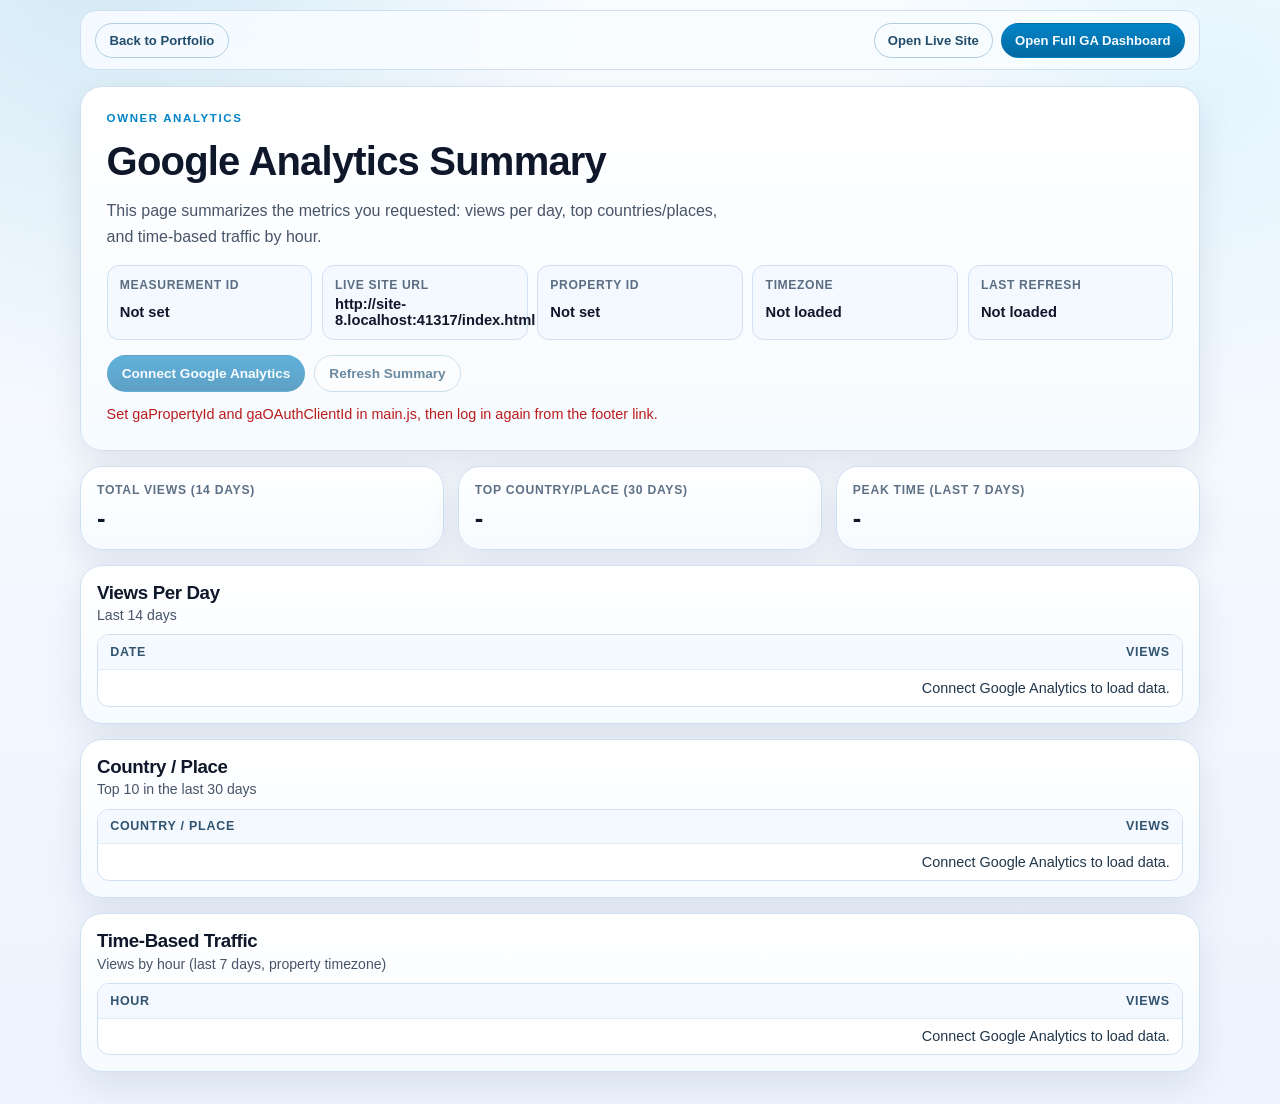
==== analytics-summary.html @ 8c5cc42f "Update portfolio content, project pages, and GA analytics summary" ====
<!DOCTYPE html>
<html lang="en">
  <head>
    <meta charset="UTF-8" />
    <meta name="viewport" content="width=device-width, initial-scale=1.0" />
    <title>Google Analytics Summary | Samuel Jr. Pana Buray</title>
    <meta
      name="description"
      content="Owner analytics summary page with GA4 daily views, country/place, and time-based traffic."
    />
    <link rel="stylesheet" href="analytics-summary.css?v=20260311a2" />
    <script async src="https://accounts.google.com/gsi/client"></script>
  </head>
  <body>
    <header class="topbar">
      <a class="topbar-link" href="index.html#contact">Back to Portfolio</a>
      <div class="topbar-actions">
        <a
          class="topbar-link"
          id="open-live-site-link"
          href="index.html"
          target="_blank"
          rel="noopener"
        >
          Open Live Site
        </a>
        <a
          class="topbar-link topbar-link-primary"
          id="open-dashboard-link"
          href="https://analytics.google.com/analytics/web/"
          target="_blank"
          rel="noopener"
        >
          Open Full GA Dashboard
        </a>
      </div>
    </header>

    <main class="layout">
      <section class="card hero">
        <p class="eyebrow">Owner Analytics</p>
        <h1>Google Analytics Summary</h1>
        <p class="lead">
          This page summarizes the metrics you requested: views per day, top countries/places,
          and time-based traffic by hour.
        </p>

        <div class="meta-grid">
          <article class="meta-item">
            <p>Measurement ID</p>
            <strong id="meta-measurement-id">Not set</strong>
          </article>
          <article class="meta-item">
            <p>Live Site URL</p>
            <strong id="meta-live-site-url">Not set</strong>
          </article>
          <article class="meta-item">
            <p>Property ID</p>
            <strong id="meta-property-id">Not set</strong>
          </article>
          <article class="meta-item">
            <p>Timezone</p>
            <strong id="meta-timezone">Not loaded</strong>
          </article>
          <article class="meta-item">
            <p>Last Refresh</p>
            <strong id="meta-last-refresh">Not loaded</strong>
          </article>
        </div>

        <div class="actions">
          <button class="button button-primary" id="ga-connect-button" type="button">
            Connect Google Analytics
          </button>
          <button class="button button-secondary" id="ga-refresh-button" type="button" disabled>
            Refresh Summary
          </button>
        </div>
        <p class="status-line" id="ga-status-line">Ready.</p>
      </section>

      <section class="stats-grid">
        <article class="card stat-card">
          <p>Total Views (14 days)</p>
          <h2 id="stat-total-views">-</h2>
        </article>
        <article class="card stat-card">
          <p>Top Country/Place (30 days)</p>
          <h2 id="stat-top-country">-</h2>
        </article>
        <article class="card stat-card">
          <p>Peak Time (Last 7 days)</p>
          <h2 id="stat-peak-hour">-</h2>
        </article>
      </section>

      <section class="card report-card">
        <div class="report-head">
          <h3>Views Per Day</h3>
          <p>Last 14 days</p>
        </div>
        <div class="table-wrap">
          <table>
            <thead>
              <tr>
                <th>Date</th>
                <th>Views</th>
              </tr>
            </thead>
            <tbody id="daily-views-body">
              <tr>
                <td colspan="2">Connect Google Analytics to load data.</td>
              </tr>
            </tbody>
          </table>
        </div>
      </section>

      <section class="card report-card">
        <div class="report-head">
          <h3>Country / Place</h3>
          <p>Top 10 in the last 30 days</p>
        </div>
        <div class="table-wrap">
          <table>
            <thead>
              <tr>
                <th>Country / Place</th>
                <th>Views</th>
              </tr>
            </thead>
            <tbody id="country-views-body">
              <tr>
                <td colspan="2">Connect Google Analytics to load data.</td>
              </tr>
            </tbody>
          </table>
        </div>
      </section>

      <section class="card report-card">
        <div class="report-head">
          <h3>Time-Based Traffic</h3>
          <p>Views by hour (last 7 days, property timezone)</p>
        </div>
        <div class="table-wrap">
          <table>
            <thead>
              <tr>
                <th>Hour</th>
                <th>Views</th>
              </tr>
            </thead>
            <tbody id="hourly-views-body">
              <tr>
                <td colspan="2">Connect Google Analytics to load data.</td>
              </tr>
            </tbody>
          </table>
        </div>
      </section>
    </main>

    <script src="analytics-summary.js?v=20260311a2"></script>
  </body>
</html>
---- analytics-summary.css ----
:root {
  --bg: #edf4ff;
  --surface: #ffffff;
  --surface-soft: #f4f9ff;
  --ink: #0f172a;
  --muted: #475569;
  --accent: #0284c7;
  --accent-strong: #0369a1;
  --line: #cfe0f3;
  --line-strong: #aecdde;
}

*,
*::before,
*::after {
  box-sizing: border-box;
}

body {
  margin: 0;
  min-height: 100vh;
  font-family: "Avenir Next", "Segoe UI", "Helvetica Neue", sans-serif;
  color: var(--ink);
  background:
    radial-gradient(circle at 8% -8%, rgba(2, 132, 199, 0.17), transparent 30%),
    radial-gradient(circle at 95% 8%, rgba(125, 211, 252, 0.16), transparent 22%),
    linear-gradient(180deg, #f9fcff 0%, var(--bg) 100%);
}

.topbar {
  position: sticky;
  top: 0.65rem;
  z-index: 20;
  width: min(1120px, calc(100% - 1.2rem));
  margin: 0.65rem auto 0;
  padding: 0.74rem 0.9rem;
  border: 1px solid var(--line);
  border-radius: 16px;
  background: rgba(248, 252, 255, 0.88);
  -webkit-backdrop-filter: blur(10px);
  backdrop-filter: blur(10px);
  display: flex;
  flex-wrap: wrap;
  align-items: center;
  justify-content: space-between;
  gap: 0.62rem;
}

.topbar-actions {
  display: flex;
  flex-wrap: wrap;
  gap: 0.5rem;
}

.topbar-link {
  display: inline-flex;
  align-items: center;
  justify-content: center;
  min-height: 2.15rem;
  padding: 0.35rem 0.82rem;
  border: 1px solid var(--line-strong);
  border-radius: 999px;
  color: #234d6b;
  font-size: 0.82rem;
  font-weight: 700;
  text-decoration: none;
}

.topbar-link-primary {
  color: #f5fbff;
  border-color: transparent;
  background: linear-gradient(180deg, var(--accent) 0%, var(--accent-strong) 100%);
}

.layout {
  width: min(1120px, calc(100% - 1.2rem));
  margin: 0.95rem auto 2rem;
  display: grid;
  gap: 0.95rem;
}

.card {
  border: 1px solid var(--line);
  border-radius: 22px;
  background: linear-gradient(180deg, #ffffff, #f6fbff);
  box-shadow: 0 14px 36px rgba(15, 23, 42, 0.09);
}

.hero {
  padding: clamp(1rem, 2.8vw, 1.6rem);
  display: grid;
  gap: 0.9rem;
}

.eyebrow {
  color: var(--accent);
  font-size: 0.72rem;
  font-weight: 800;
  letter-spacing: 0.14em;
  text-transform: uppercase;
}

h1,
h2,
h3 {
  margin: 0;
  letter-spacing: -0.02em;
}

h1 {
  font-size: clamp(1.8rem, 4vw, 2.5rem);
}

p {
  margin: 0;
}

.lead {
  max-width: 72ch;
  color: var(--muted);
  line-height: 1.65;
}

.meta-grid {
  display: grid;
  gap: 0.6rem;
  grid-template-columns: repeat(5, minmax(0, 1fr));
}

.meta-item {
  padding: 0.72rem 0.76rem;
  border: 1px solid var(--line);
  border-radius: 12px;
  background: var(--surface-soft);
  display: grid;
  gap: 0.26rem;
}

.meta-item p {
  color: #5a6d82;
  font-size: 0.76rem;
  font-weight: 700;
  letter-spacing: 0.05em;
  text-transform: uppercase;
}

.meta-item strong {
  font-size: 0.92rem;
}

.actions {
  display: flex;
  flex-wrap: wrap;
  gap: 0.55rem;
}

.button {
  display: inline-flex;
  align-items: center;
  justify-content: center;
  min-height: 2.3rem;
  padding: 0.38rem 0.88rem;
  border-radius: 999px;
  border: 1px solid var(--line-strong);
  font-family: inherit;
  font-size: 0.85rem;
  font-weight: 700;
  cursor: pointer;
}

.button:disabled {
  opacity: 0.62;
  cursor: not-allowed;
}

.button-primary {
  color: #f8fdff;
  border-color: transparent;
  background: linear-gradient(180deg, var(--accent) 0%, var(--accent-strong) 100%);
}

.button-secondary {
  color: #184667;
  background: #ffffff;
}

.status-line {
  min-height: 1.3em;
  color: var(--muted);
  font-size: 0.9rem;
}

.status-line.is-error {
  color: #b91c1c;
}

.status-line.is-success {
  color: #166534;
}

.stats-grid {
  display: grid;
  gap: 0.85rem;
  grid-template-columns: repeat(3, minmax(0, 1fr));
}

.stat-card {
  padding: 1rem;
  display: grid;
  gap: 0.4rem;
}

.stat-card p {
  color: #5d7086;
  font-size: 0.76rem;
  font-weight: 700;
  letter-spacing: 0.06em;
  text-transform: uppercase;
}

.stat-card h2 {
  font-size: clamp(1.25rem, 2.2vw, 1.6rem);
}

.report-card {
  padding: 1rem;
  display: grid;
  gap: 0.7rem;
}

.report-head {
  display: grid;
  gap: 0.2rem;
}

.report-head p {
  color: var(--muted);
  font-size: 0.88rem;
}

.table-wrap {
  border: 1px solid var(--line);
  border-radius: 12px;
  overflow: hidden;
  background: var(--surface);
}

table {
  width: 100%;
  border-collapse: collapse;
}

th,
td {
  padding: 0.62rem 0.76rem;
  border-bottom: 1px solid #e0ebf7;
  text-align: left;
}

thead th {
  color: #31536f;
  font-size: 0.78rem;
  font-weight: 800;
  letter-spacing: 0.06em;
  text-transform: uppercase;
  background: #f4f9ff;
}

tbody td {
  color: #1f364b;
  font-size: 0.9rem;
}

tbody tr:last-child td {
  border-bottom: 0;
}

tbody td:last-child,
thead th:last-child {
  text-align: right;
}

@media (max-width: 980px) {
  .meta-grid {
    grid-template-columns: repeat(2, minmax(0, 1fr));
  }

  .stats-grid {
    grid-template-columns: 1fr;
  }
}

@media (max-width: 640px) {
  .topbar {
    position: static;
  }

  .meta-grid {
    grid-template-columns: 1fr;
  }

  th,
  td {
    padding: 0.54rem 0.62rem;
  }
}
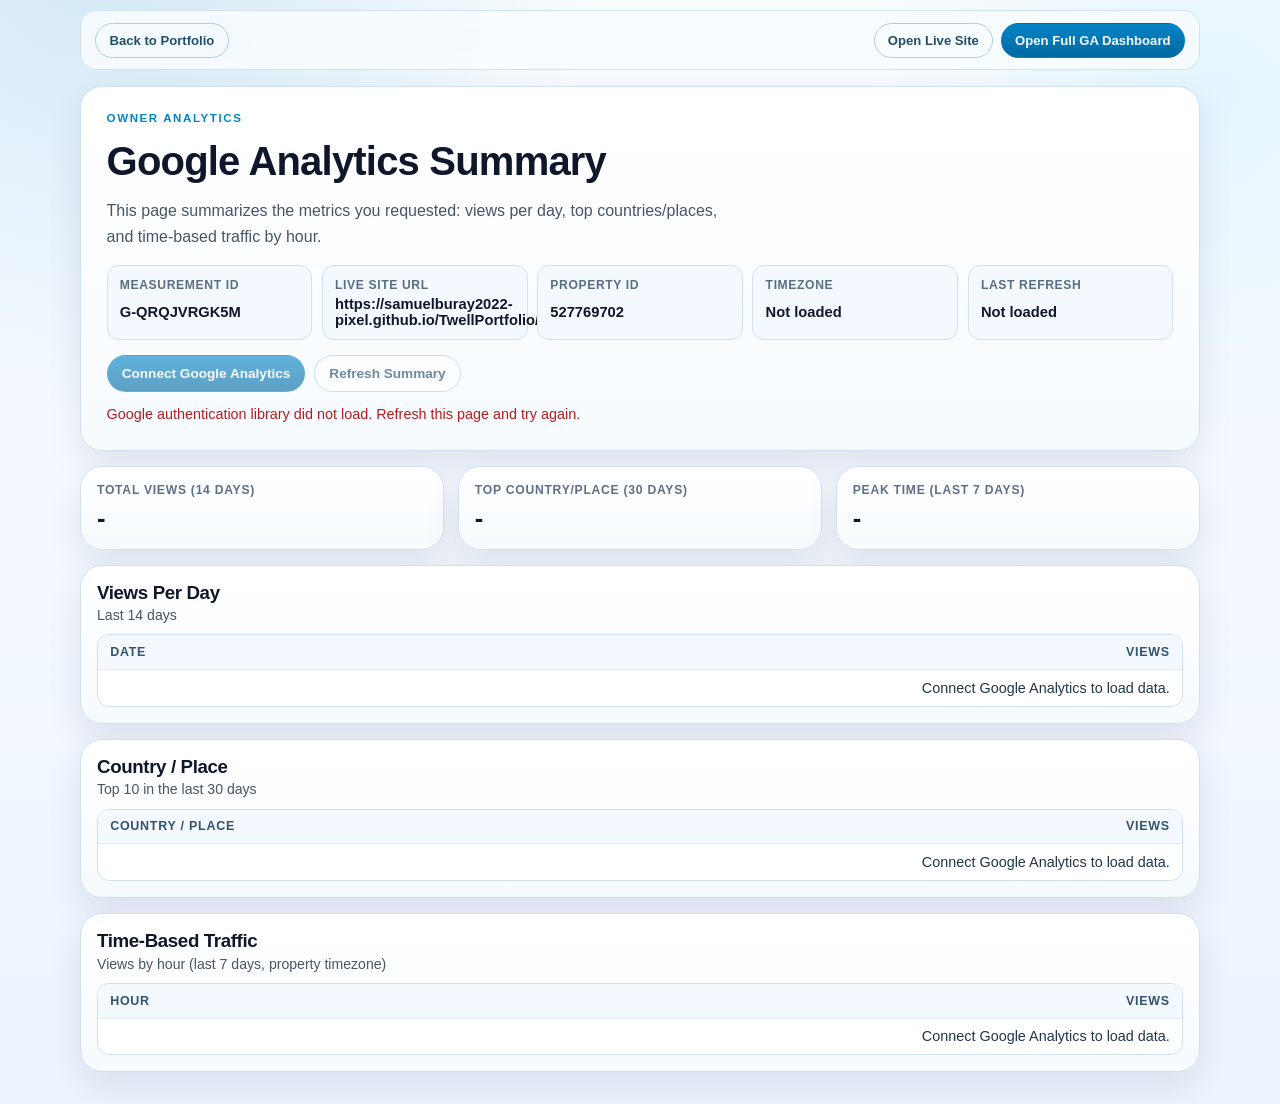
==== commit c0a842a4: "Add fallback GA config for analytics summary page" ====
--- a/analytics-summary.html
+++ b/analytics-summary.html
@@ -161,6 +161,6 @@
       </section>
     </main>
 
-    <script src="analytics-summary.js?v=20260311a2"></script>
+    <script src="analytics-summary.js?v=20260311a3"></script>
   </body>
 </html>
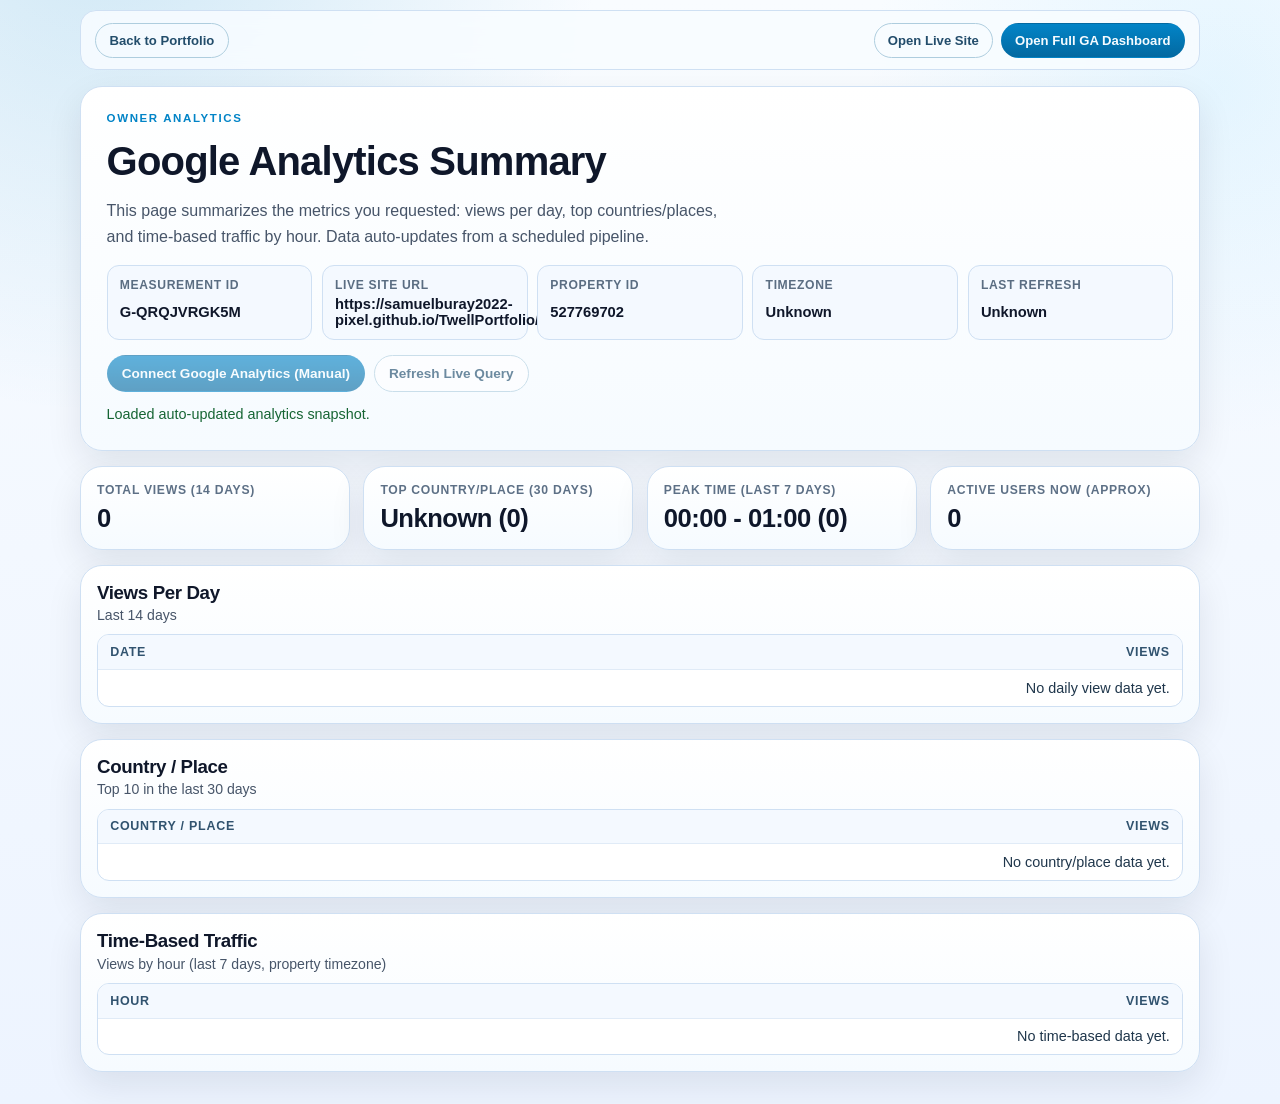
==== commit ba62178e: "Add automatic GA summary pipeline and snapshot loading" ====
--- a/analytics-summary.html
+++ b/analytics-summary.html
@@ -8,7 +8,7 @@
       name="description"
       content="Owner analytics summary page with GA4 daily views, country/place, and time-based traffic."
     />
-    <link rel="stylesheet" href="analytics-summary.css?v=20260311a2" />
+    <link rel="stylesheet" href="analytics-summary.css?v=20260311a3" />
     <script async src="https://accounts.google.com/gsi/client"></script>
   </head>
   <body>
@@ -42,7 +42,7 @@
         <h1>Google Analytics Summary</h1>
         <p class="lead">
           This page summarizes the metrics you requested: views per day, top countries/places,
-          and time-based traffic by hour.
+          and time-based traffic by hour. Data auto-updates from a scheduled pipeline.
         </p>
 
         <div class="meta-grid">
@@ -70,13 +70,13 @@
 
         <div class="actions">
           <button class="button button-primary" id="ga-connect-button" type="button">
-            Connect Google Analytics
+            Connect Google Analytics (Manual)
           </button>
           <button class="button button-secondary" id="ga-refresh-button" type="button" disabled>
-            Refresh Summary
+            Refresh Live Query
           </button>
         </div>
-        <p class="status-line" id="ga-status-line">Ready.</p>
+        <p class="status-line" id="ga-status-line">Loading latest analytics snapshot...</p>
       </section>
 
       <section class="stats-grid">
@@ -91,6 +91,10 @@
         <article class="card stat-card">
           <p>Peak Time (Last 7 days)</p>
           <h2 id="stat-peak-hour">-</h2>
+        </article>
+        <article class="card stat-card">
+          <p>Active Users Now (Approx)</p>
+          <h2 id="stat-active-users">-</h2>
         </article>
       </section>
 
@@ -108,9 +112,7 @@
               </tr>
             </thead>
             <tbody id="daily-views-body">
-              <tr>
-                <td colspan="2">Connect Google Analytics to load data.</td>
-              </tr>
+              <tr><td colspan="2">Loading snapshot...</td></tr>
             </tbody>
           </table>
         </div>
@@ -130,9 +132,7 @@
               </tr>
             </thead>
             <tbody id="country-views-body">
-              <tr>
-                <td colspan="2">Connect Google Analytics to load data.</td>
-              </tr>
+              <tr><td colspan="2">Loading snapshot...</td></tr>
             </tbody>
           </table>
         </div>
@@ -152,15 +152,13 @@
               </tr>
             </thead>
             <tbody id="hourly-views-body">
-              <tr>
-                <td colspan="2">Connect Google Analytics to load data.</td>
-              </tr>
+              <tr><td colspan="2">Loading snapshot...</td></tr>
             </tbody>
           </table>
         </div>
       </section>
     </main>
 
-    <script src="analytics-summary.js?v=20260311a3"></script>
+    <script src="analytics-summary.js?v=20260311a5"></script>
   </body>
 </html>
--- a/analytics-summary.css
+++ b/analytics-summary.css
@@ -201,7 +201,7 @@
 .stats-grid {
   display: grid;
   gap: 0.85rem;
-  grid-template-columns: repeat(3, minmax(0, 1fr));
+  grid-template-columns: repeat(4, minmax(0, 1fr));
 }
 
 .stat-card {
@@ -286,7 +286,7 @@
   }
 
   .stats-grid {
-    grid-template-columns: 1fr;
+    grid-template-columns: repeat(2, minmax(0, 1fr));
   }
 }
 
@@ -295,6 +295,10 @@
     position: static;
   }
 
+  .stats-grid {
+    grid-template-columns: 1fr;
+  }
+
   .meta-grid {
     grid-template-columns: 1fr;
   }
